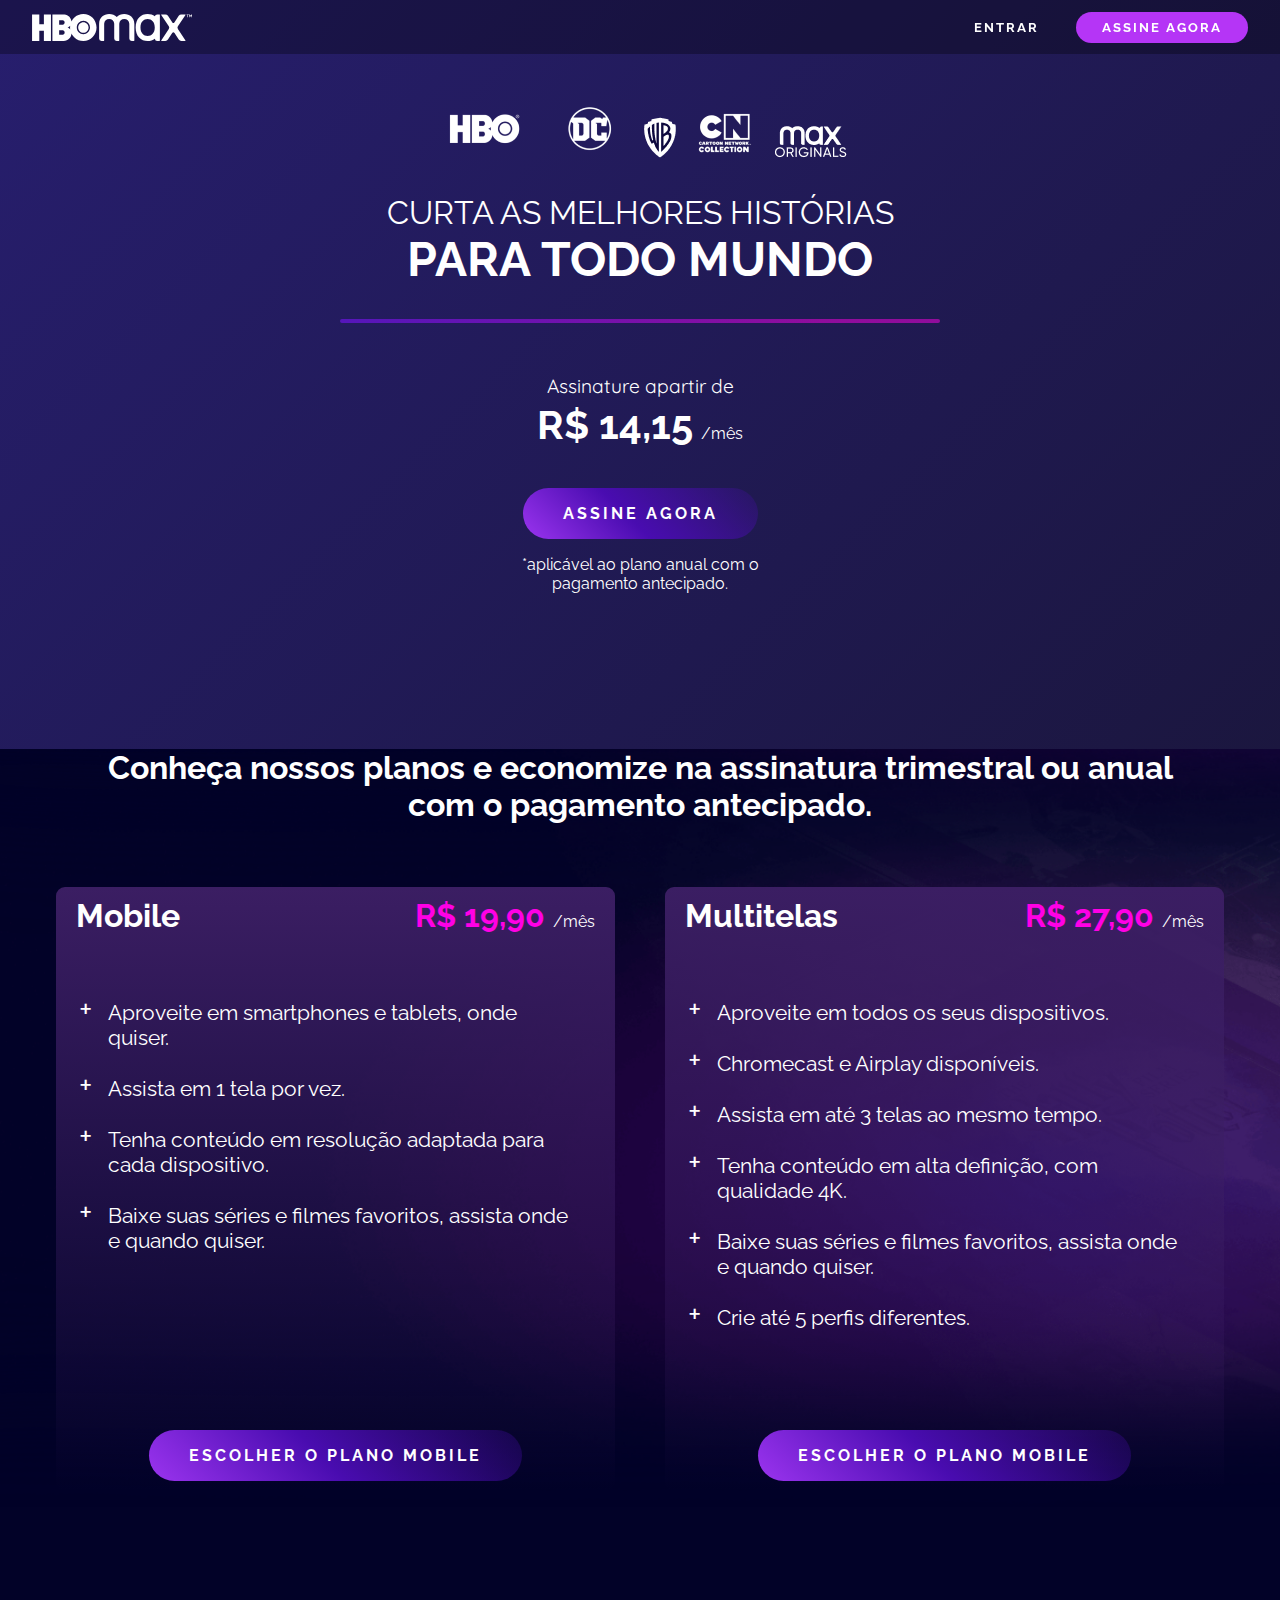
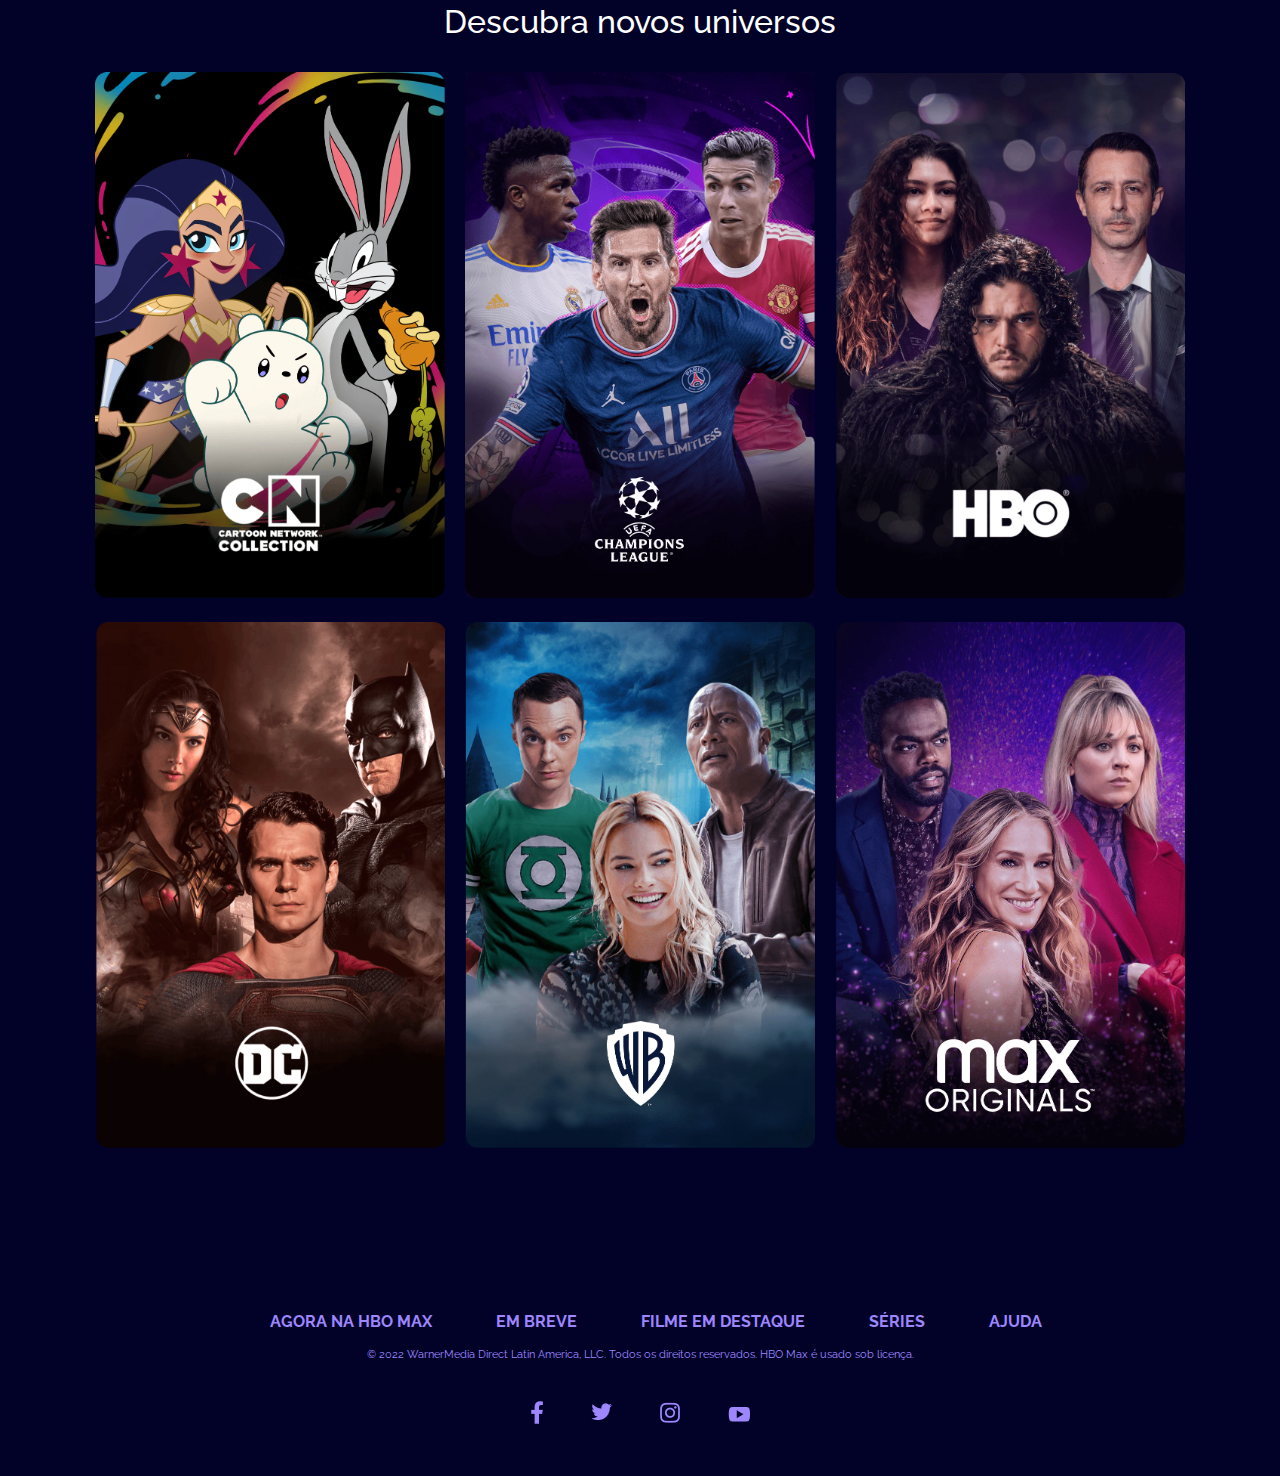
==== hbomax-template-desafio/index.html @ ca56d63b "ajustes" ====
<!DOCTYPE html>
<html lang="pt-br">

<head>
    <meta charset="UTF-8">
    <meta name="viewport" content="width=device-width, initial-scale=1.0">
    <title>HBO Max</title>
    <link rel="stylesheet" href="/hbomax-template-desafio/assets/css/import.css">
</head>

<body>
    <nav class="nav-bar">
        <div class=" item item-01">
            <img src="/hbomax-template-desafio/assets/images/hbo-logo.svg" alt="">
        </div>
        <div class="item item-02">
            <span><a class="item" href="/hbomax-template-desafio/signIn.html">Entrar</a></span>
            <a class="nav-inscrever" href="#assinaturas"> assine agora</a>
        </div>
    </nav>
    <header class="header-container">
        <div class="header__content">
            <div class="header__marcas">
                <img src="/hbomax-template-desafio/assets/images/hbo.png" alt="">
                <img src="/hbomax-template-desafio/assets/images/dc.png" alt="">
                <img src="/hbomax-template-desafio/assets/images/wb.png" alt="">
                <img src="/hbomax-template-desafio/assets/images/cartoon-network_neutral.png" alt="">
                <img src="/hbomax-template-desafio/assets/images/max_originals.png" alt="">
            </div>
        </div>

        <div class="header__container">
            <h1 class="header__title">
                <span>
                    Curta as melhores histórias
                </span>
                Para todo mundo
            </h1>
            <span class="underline"> </span>
            <p class="assinatura">
                Assinature apartir de
            </p>
            <p class="assinatura__preco">
                R$ 14,15<span class="mes">/mês</span>
            </p>
            <a href="#assinaturas"><button  class="btn-assinatura btn-gradiant">Assine Agora</button></a>

            <p class="assinatura-anual">
                *aplicável ao plano anual com o pagamento antecipado.
            </p>
        </div>
    </header>
    <main>
        <section class="plano-card">
            <div class=plano-container>
                <h1 id="assinaturas" class="plano-title"> Conheça nossos planos e economize na assinatura trimestral ou anual com o
                    pagamento antecipado.</h1>
                    <div class="card-container">
                        <div id="assinaturas" class="assinatura-card card-item-01">
                            <div class="card-offer ">
                                <h1>Mobile</h1>
                                <p class="valor">R$ 19,90<span class="mes">/mês</span>
                                </p>
                            </div>
                            <ul class="card-info">
                                <li class="card-info-descricao"> Aproveite em smartphones e tablets, onde quiser.</li>
                                <li class="card-info-descricao">Assista em 1 tela por vez.</li>
                                <li class="card-info-descricao">Tenha conteúdo em resolução adaptada para cada dispositivo.</li>
                                <li class="card-info-descricao">Baixe suas séries e filmes favoritos, assista onde e quando quiser.</li>
                            </ul>
                            <div class="btn-card-info"><button class="btn-assinatura card-info-buy">Escolher o plano
                                mobile</button></div>
                        </div>
                        <div class="assinatura-card card-item-02">
                            <div class="card-offer">
                                <h1>Multitelas</h1>
                                <p class="valor">R$ 27,90<span class="mes">/mês</span>
                                </p>
                            </div>
                            <ul class="card-info">
                                <li class="card-info-descricao"> Aproveite em todos os seus dispositivos.</li>
                                <li class="card-info-descricao">Chromecast e Airplay disponíveis.</li>
                                <li class="card-info-descricao">Assista em até 3 telas ao mesmo tempo.</li>
                                <li class="card-info-descricao">Tenha conteúdo em alta definição, com qualidade 4K.</li>
                                <li class="card-info-descricao">Baixe suas séries e filmes favoritos, assista onde e quando quiser.</li>
                                <li class="card-info-descricao">Crie até 5 perfis diferentes.</li>
                            </ul>
                            <div class="btn-card-info"><button class="btn-assinatura card-info-buy">Escolher o plano
                                mobile</button></div>
                        </div>
                    </div>
            </div>

        </section>

        <section class="content">

            <h1 class="content-title">Descubra novos universos</h1>

            <div class="products-content">
                <div class="product">
                    <img class="default-img" src="/hbomax-template-desafio/assets/images/CN-Default.webp" alt="CN Default">
                    <img class="hover-img" src="/hbomax-template-desafio/assets/images/CN-Hover.png" alt="CN Hover">
                </div>
        
                <div class="product">
                    <img class="default-img" src="/hbomax-template-desafio/assets/images/UCL-Default.webp" alt="UCL Default">
                    <img class="hover-img" src="/hbomax-template-desafio/assets/images/UCL-Hover.webp" alt="UCL Hover">
                </div>
        
                <div class="product">
                    <img class="default-img" src="/hbomax-template-desafio/assets/images/hbo-default_0.webp" alt="HBO Default">
                    <img class="hover-img" src="/hbomax-template-desafio/assets/images/hbo-hover_0.webp" alt="HBO Hover">
                </div>
        
                <div class="product">
                    <img class="default-img" src="/hbomax-template-desafio/assets/images/DC_Default.webp" alt="DC Default">
                    <img class="hover-img" src="/hbomax-template-desafio/assets/images/DC-Hover.webp" alt="DC Hover">
                </div>
        
                <div class="product">
                    <img class="default-img" src="/hbomax-template-desafio/assets/images/WB-Default.webp" alt="WB Default">
                    <img class="hover-img" src="/hbomax-template-desafio/assets/images/WB-Hover.webp" alt="WB Hover">
                </div>
        
                <div class="product">
                    <img class="default-img" src="/hbomax-template-desafio/assets/images/MAX-Default.webp" alt="MAX Default">
                    <img class="hover-img" src="/hbomax-template-desafio/assets/images/MAX-Hover.webp" alt="MAX Hover">
                </div>
            </div>
        </section>


    </main>
    <footer class="footer-container">
        <ul class="footer-list">
            <li>
               <a href="https://www.max.com/br/pt/sitemap" target="_blank">Agora na HBO Max</a>
            </li>
            <li>
              <a href="https://www.max.com/br/pt" target="_blank">Em breve</a>
            </li>
            <li>
                <a href="https://www.max.com/br/pt/movies" target="_blank">Filme em destaque</a>
            </li>
            <li>
                <a href="https://www.max.com/br/pt/shows" target="_blank">Séries</a>
            </li>
            <li>
                <a href="https://help.max.com/BR-pt/Home/Index" target="_blank">Ajuda</a>
            </li>
        </ul>
        <p class="direitos">© 2022 WarnerMedia Direct Latin America, LLC. Todos os direitos reservados. HBO Max é usado sob licença.</p>
        <section class="socials">
            <div >
                <img src="/hbomax-template-desafio/assets/images/fb_0.png" alt="">
            </div>
            <div>
                <img src="/hbomax-template-desafio/assets/images/twitter_0.png" alt="">
            </div>
            <div>
                <img src="/hbomax-template-desafio/assets/images/instagram_0.png" alt="">
            </div>
            </div>
                <img src="/hbomax-template-desafio/assets/images/youtube_0.png" alt="">
            </div>
        </section>
    </footer>
</body>

</html>
---- hbomax-template-desafio/assets/css/import.css ----
@import url(/hbomax-template-desafio/assets/css/login.css);
@import url(/hbomax-template-desafio/assets/css/style.css);
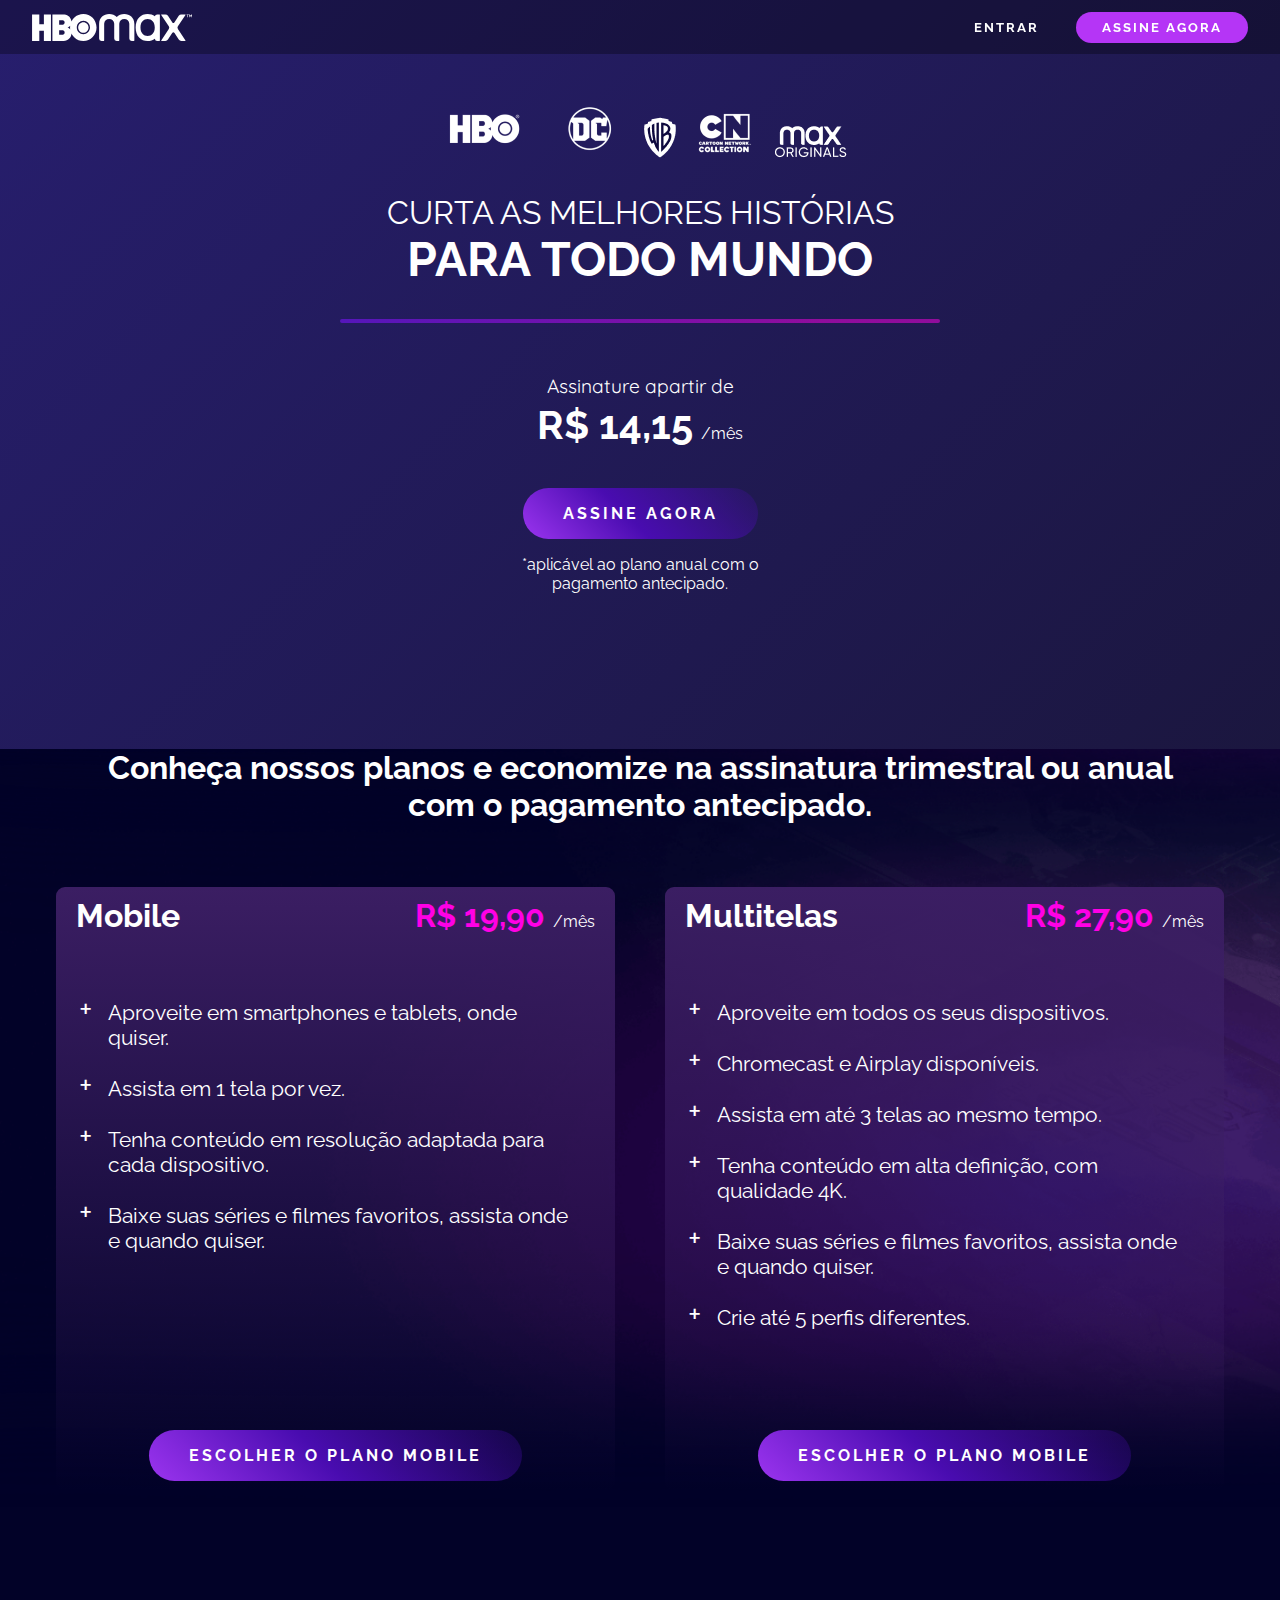
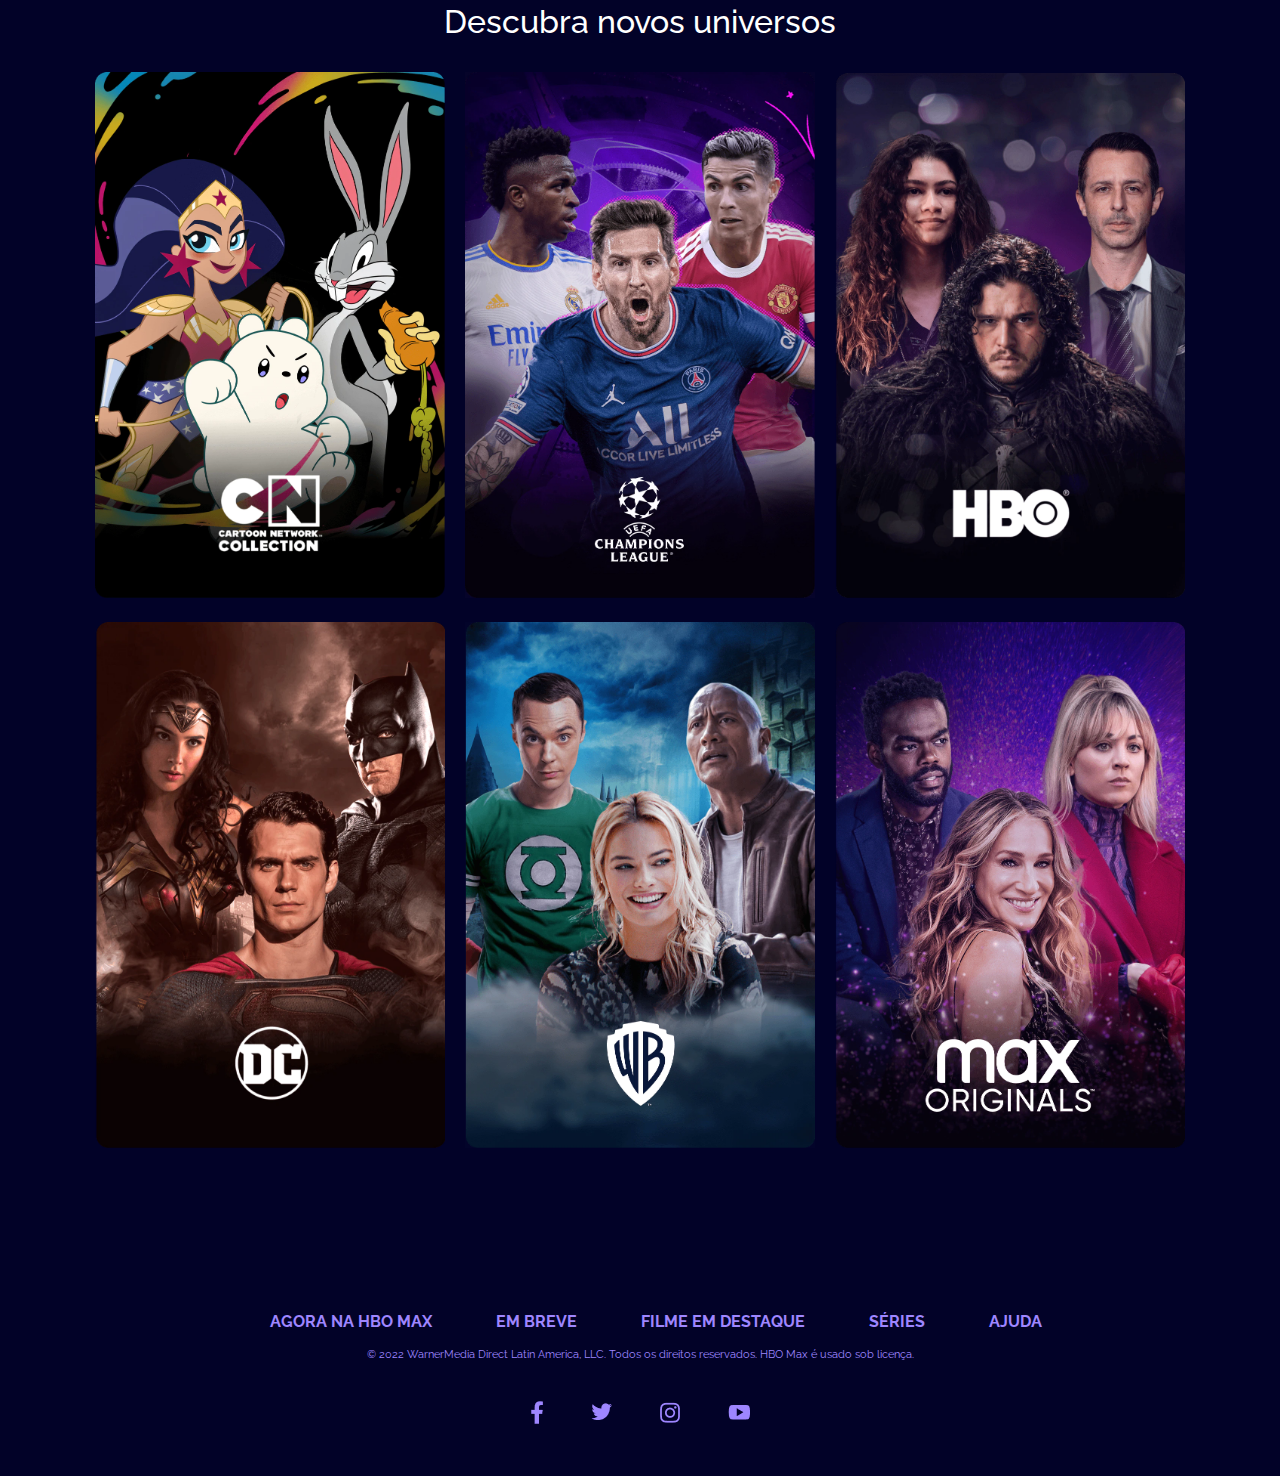
==== commit b0c71a45: "ajustes" ====
--- a/hbomax-template-desafio/index.html
+++ b/hbomax-template-desafio/index.html
@@ -43,7 +43,7 @@
             <p class="assinatura__preco">
                 R$ 14,15<span class="mes">/mês</span>
             </p>
-            <a href="#assinaturas"><button  class="btn-assinatura btn-gradiant">Assine Agora</button></a>
+            <a href="#assinaturas"><button class="btn-assinatura btn-gradiant">Assine Agora</button></a>
 
             <p class="assinatura-anual">
                 *aplicável ao plano anual com o pagamento antecipado.
@@ -53,42 +53,46 @@
     <main>
         <section class="plano-card">
             <div class=plano-container>
-                <h1 id="assinaturas" class="plano-title"> Conheça nossos planos e economize na assinatura trimestral ou anual com o
+                <h1 id="assinaturas" class="plano-title"> Conheça nossos planos e economize na assinatura trimestral ou
+                    anual com o
                     pagamento antecipado.</h1>
-                    <div class="card-container">
-                        <div id="assinaturas" class="assinatura-card card-item-01">
-                            <div class="card-offer ">
-                                <h1>Mobile</h1>
-                                <p class="valor">R$ 19,90<span class="mes">/mês</span>
-                                </p>
-                            </div>
-                            <ul class="card-info">
-                                <li class="card-info-descricao"> Aproveite em smartphones e tablets, onde quiser.</li>
-                                <li class="card-info-descricao">Assista em 1 tela por vez.</li>
-                                <li class="card-info-descricao">Tenha conteúdo em resolução adaptada para cada dispositivo.</li>
-                                <li class="card-info-descricao">Baixe suas séries e filmes favoritos, assista onde e quando quiser.</li>
-                            </ul>
-                            <div class="btn-card-info"><button class="btn-assinatura card-info-buy">Escolher o plano
+                <div class="card-container">
+                    <div id="assinaturas" class="assinatura-card card-item-01">
+                        <div class="card-offer ">
+                            <h1>Mobile</h1>
+                            <p class="valor">R$ 19,90<span class="mes">/mês</span>
+                            </p>
+                        </div>
+                        <ul class="card-info">
+                            <li class="card-info-descricao"> Aproveite em smartphones e tablets, onde quiser.</li>
+                            <li class="card-info-descricao">Assista em 1 tela por vez.</li>
+                            <li class="card-info-descricao">Tenha conteúdo em resolução adaptada para cada dispositivo.
+                            </li>
+                            <li class="card-info-descricao">Baixe suas séries e filmes favoritos, assista onde e quando
+                                quiser.</li>
+                        </ul>
+                        <div class="btn-card-info"><button class="btn-assinatura card-info-buy">Escolher o plano
                                 mobile</button></div>
+                    </div>
+                    <div class="assinatura-card card-item-02">
+                        <div class="card-offer">
+                            <h1>Multitelas</h1>
+                            <p class="valor">R$ 27,90<span class="mes">/mês</span>
+                            </p>
                         </div>
-                        <div class="assinatura-card card-item-02">
-                            <div class="card-offer">
-                                <h1>Multitelas</h1>
-                                <p class="valor">R$ 27,90<span class="mes">/mês</span>
-                                </p>
-                            </div>
-                            <ul class="card-info">
-                                <li class="card-info-descricao"> Aproveite em todos os seus dispositivos.</li>
-                                <li class="card-info-descricao">Chromecast e Airplay disponíveis.</li>
-                                <li class="card-info-descricao">Assista em até 3 telas ao mesmo tempo.</li>
-                                <li class="card-info-descricao">Tenha conteúdo em alta definição, com qualidade 4K.</li>
-                                <li class="card-info-descricao">Baixe suas séries e filmes favoritos, assista onde e quando quiser.</li>
-                                <li class="card-info-descricao">Crie até 5 perfis diferentes.</li>
-                            </ul>
-                            <div class="btn-card-info"><button class="btn-assinatura card-info-buy">Escolher o plano
+                        <ul class="card-info">
+                            <li class="card-info-descricao"> Aproveite em todos os seus dispositivos.</li>
+                            <li class="card-info-descricao">Chromecast e Airplay disponíveis.</li>
+                            <li class="card-info-descricao">Assista em até 3 telas ao mesmo tempo.</li>
+                            <li class="card-info-descricao">Tenha conteúdo em alta definição, com qualidade 4K.</li>
+                            <li class="card-info-descricao">Baixe suas séries e filmes favoritos, assista onde e quando
+                                quiser.</li>
+                            <li class="card-info-descricao">Crie até 5 perfis diferentes.</li>
+                        </ul>
+                        <div class="btn-card-info"><button class="btn-assinatura card-info-buy">Escolher o plano
                                 mobile</button></div>
-                        </div>
                     </div>
+                </div>
             </div>
 
         </section>
@@ -99,32 +103,39 @@
 
             <div class="products-content">
                 <div class="product">
-                    <img class="default-img" src="/hbomax-template-desafio/assets/images/CN-Default.webp" alt="CN Default">
+                    <img class="default-img" src="/hbomax-template-desafio/assets/images/CN-Default.webp"
+                        alt="CN Default">
                     <img class="hover-img" src="/hbomax-template-desafio/assets/images/CN-Hover.png" alt="CN Hover">
                 </div>
-        
+
                 <div class="product">
-                    <img class="default-img" src="/hbomax-template-desafio/assets/images/UCL-Default.webp" alt="UCL Default">
+                    <img class="default-img" src="/hbomax-template-desafio/assets/images/UCL-Default.webp"
+                        alt="UCL Default">
                     <img class="hover-img" src="/hbomax-template-desafio/assets/images/UCL-Hover.webp" alt="UCL Hover">
                 </div>
-        
+
                 <div class="product">
-                    <img class="default-img" src="/hbomax-template-desafio/assets/images/hbo-default_0.webp" alt="HBO Default">
-                    <img class="hover-img" src="/hbomax-template-desafio/assets/images/hbo-hover_0.webp" alt="HBO Hover">
+                    <img class="default-img" src="/hbomax-template-desafio/assets/images/hbo-default_0.webp"
+                        alt="HBO Default">
+                    <img class="hover-img" src="/hbomax-template-desafio/assets/images/hbo-hover_0.webp"
+                        alt="HBO Hover">
                 </div>
-        
+
                 <div class="product">
-                    <img class="default-img" src="/hbomax-template-desafio/assets/images/DC_Default.webp" alt="DC Default">
+                    <img class="default-img" src="/hbomax-template-desafio/assets/images/DC_Default.webp"
+                        alt="DC Default">
                     <img class="hover-img" src="/hbomax-template-desafio/assets/images/DC-Hover.webp" alt="DC Hover">
                 </div>
-        
+
                 <div class="product">
-                    <img class="default-img" src="/hbomax-template-desafio/assets/images/WB-Default.webp" alt="WB Default">
+                    <img class="default-img" src="/hbomax-template-desafio/assets/images/WB-Default.webp"
+                        alt="WB Default">
                     <img class="hover-img" src="/hbomax-template-desafio/assets/images/WB-Hover.webp" alt="WB Hover">
                 </div>
-        
+
                 <div class="product">
-                    <img class="default-img" src="/hbomax-template-desafio/assets/images/MAX-Default.webp" alt="MAX Default">
+                    <img class="default-img" src="/hbomax-template-desafio/assets/images/MAX-Default.webp"
+                        alt="MAX Default">
                     <img class="hover-img" src="/hbomax-template-desafio/assets/images/MAX-Hover.webp" alt="MAX Hover">
                 </div>
             </div>
@@ -135,10 +146,10 @@
     <footer class="footer-container">
         <ul class="footer-list">
             <li>
-               <a href="https://www.max.com/br/pt/sitemap" target="_blank">Agora na HBO Max</a>
+                <a href="https://www.max.com/br/pt/sitemap" target="_blank">Agora na HBO Max</a>
             </li>
             <li>
-              <a href="https://www.max.com/br/pt" target="_blank">Em breve</a>
+                <a href="https://www.max.com/br/pt" target="_blank">Em breve</a>
             </li>
             <li>
                 <a href="https://www.max.com/br/pt/movies" target="_blank">Filme em destaque</a>
@@ -150,9 +161,10 @@
                 <a href="https://help.max.com/BR-pt/Home/Index" target="_blank">Ajuda</a>
             </li>
         </ul>
-        <p class="direitos">© 2022 WarnerMedia Direct Latin America, LLC. Todos os direitos reservados. HBO Max é usado sob licença.</p>
+        <p class="direitos">© 2022 WarnerMedia Direct Latin America, LLC. Todos os direitos reservados. HBO Max é usado
+            sob licença.</p>
         <section class="socials">
-            <div >
+            <div>
                 <img src="/hbomax-template-desafio/assets/images/fb_0.png" alt="">
             </div>
             <div>
@@ -161,8 +173,8 @@
             <div>
                 <img src="/hbomax-template-desafio/assets/images/instagram_0.png" alt="">
             </div>
-            </div>
-                <img src="/hbomax-template-desafio/assets/images/youtube_0.png" alt="">
+            <div>
+            <img src="/hbomax-template-desafio/assets/images/youtube_0.png" alt="">
             </div>
         </section>
     </footer>
